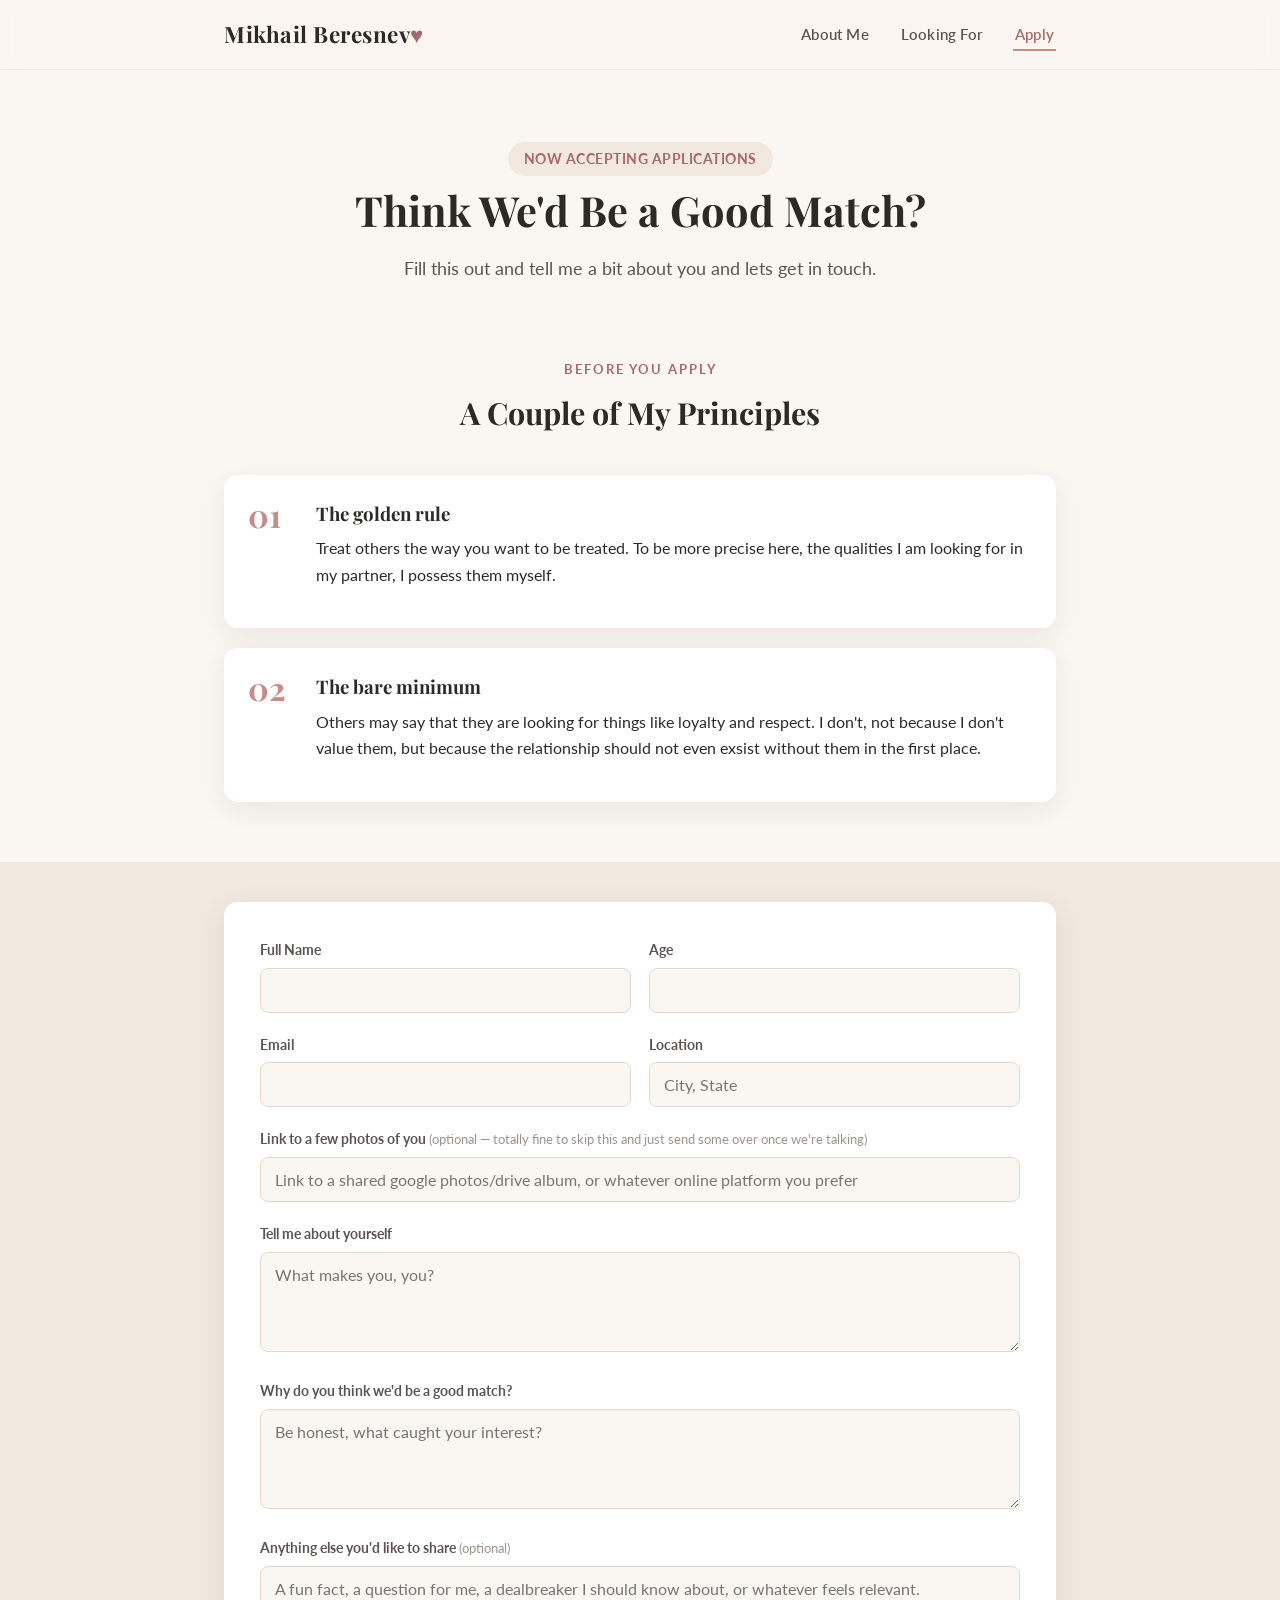
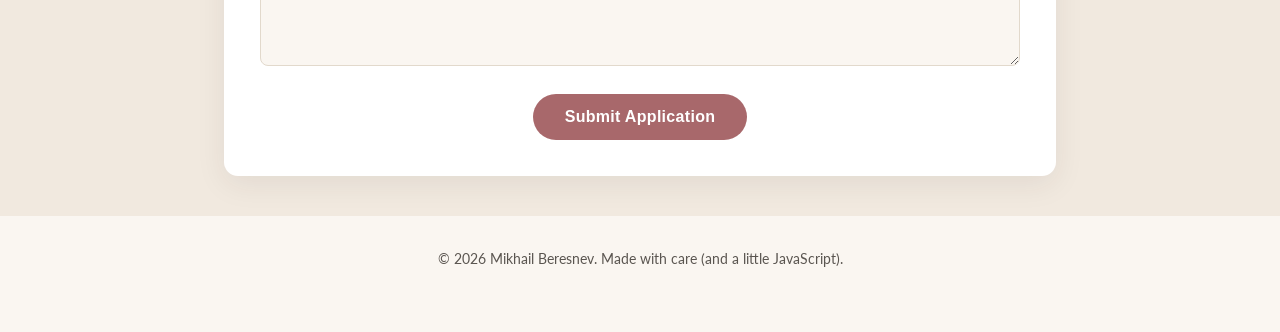
==== apply.html @ d7865e02 "Add dating resume site: About Me, Looking For, and Apply pages Static HTML/CSS/JS site with expandab" ====
<!DOCTYPE html>
<html lang="en">
<head>
  <meta charset="UTF-8" />
  <meta name="viewport" content="width=device-width, initial-scale=1.0" />
  <title>Apply</title>
  <link rel="preconnect" href="https://fonts.googleapis.com" />
  <link href="https://fonts.googleapis.com/css2?family=Playfair+Display:wght@700&family=Lato:wght@400;700&display=swap" rel="stylesheet" />
  <link rel="stylesheet" href="css/style.css" />
</head>
<body>

  <header class="site-header">
    <nav class="nav-bar">
      <div class="brand">Mikhail Beresnev<span>&hearts;</span></div>
      <button class="nav-toggle" aria-label="Toggle navigation">
        <span></span><span></span><span></span>
      </button>
      <ul class="nav-links">
        <li><a href="index.html">About Me</a></li>
        <li><a href="looking-for.html">Looking For</a></li>
        <li><a href="apply.html">Apply</a></li>
      </ul>
    </nav>
  </header>

  <main>
    <section class="hero">
      <div class="container">
        <span class="tagline">Now Accepting Applications</span>
        <h1>Think We'd Be a Good Match?</h1>
        <p class="subtitle">
          Fill this out and tell me a bit about you and lets get in touch.
        </p>
      </div>
    </section>

    <section>
      <div class="container">
        <div class="section-title reveal">
          <span class="kicker">Before You Apply</span>
          <h2>A Couple of My Principles</h2>
        </div>
        <div class="principle reveal">
          <div class="num">01</div>
          <div>
            <h3>The golden rule</h3>
            <p>Treat others the way you want to be treated.
              To be more precise here, the qualities I am looking for in my partner, I possess them myself.</p>
          </div>
        </div>
        <div class="principle reveal">
          <div class="num">02</div>
          <div>
            <h3>The bare minimum</h3>
            <p>Others may say that they are looking for things like loyalty and respect. I don't, not because I don't value them,
              but because the relationship should not even exsist without them in the first place.</p>
          </div>
        </div>
      </div>
    </section>

    <section class="alt">
      <div class="container">
        <div id="success-banner" class="success-banner reveal">
          Thanks for applying! 🎉 Your application has been sent — I'll reach out if it seems like a good fit.
        </div>
        <div id="error-banner" class="error-banner reveal">
          Something went wrong sending your application. Mind trying again in a moment?
        </div>

        <form
          id="apply-form"
          class="form-card reveal"
          action="https://formspree.io/f/xzdngzko"
          method="POST"
          novalidate
        >
          <input type="hidden" name="_subject" value="New application from your dating resume site" />
          <input type="text" name="_gotcha" class="hp-field" tabindex="-1" autocomplete="off" aria-hidden="true" />

          <div class="form-row">
            <div class="field">
              <label for="name">Full Name</label>
              <input type="text" id="name" name="name" required />
              <span class="error-msg">Please enter your name.</span>
            </div>
            <div class="field">
              <label for="age">Age</label>
              <input type="number" id="age" name="age" min="18" max="120" required />
              <span class="error-msg">Please enter your age.</span>
            </div>
          </div>

          <div class="form-row">
            <div class="field">
              <label for="email">Email</label>
              <input type="email" id="email" name="email" required />
              <span class="error-msg">Please enter a valid email.</span>
            </div>
            <div class="field">
              <label for="location">Location</label>
              <input type="text" id="location" name="location" placeholder="City, State" required />
              <span class="error-msg">Please enter your city.</span>
            </div>
          </div>

          <div class="field">
            <label for="photo-link">Link to a few photos of you <span class="hint">(optional — totally fine to skip this and just send some over once we're talking)</span></label>
            <input type="url" id="photo-link" name="photo-link" placeholder="Link to a shared google photos/drive album, or whatever online platform you prefer" />
          </div>

          <div class="field">
            <label for="about">Tell me about yourself</label>
            <textarea id="about" name="about" required placeholder="What makes you, you?"></textarea>
            <span class="error-msg">This field is required.</span>
          </div>

          <div class="field">
            <label for="why">Why do you think we'd be a good match?</label>
            <textarea id="why" name="why" required placeholder="Be honest, what caught your interest?"></textarea>
            <span class="error-msg">This field is required.</span>
          </div>

          <div class="field">
            <label for="extra-info">Anything else you'd like to share <span class="hint">(optional)</span></label>
            <textarea id="extra-info" name="extra-info" placeholder="A fun fact, a question for me, a dealbreaker I should know about, or whatever feels relevant."></textarea>
          </div>

          <div class="form-footer">
            <button type="submit" class="btn">Submit Application</button>
          </div>
        </form>
      </div>
    </section>
  </main>

  <footer class="site-footer">
    <div class="container">
      <p>&copy; <span id="year"></span> Mikhail Beresnev. Made with care (and a little JavaScript).</p>
    </div>
  </footer>

  <script src="js/main.js"></script>
  <script>document.getElementById("year").textContent = new Date().getFullYear();</script>
</body>
</html>
---- css/style.css ----
/* ===== Design tokens ===== */
:root {
  --cream: #faf6f1;
  --cream-dark: #f1e9df;
  --charcoal: #2d2a26;
  --charcoal-soft: #5a5550;
  --rose: #c98a8a;
  --rose-dark: #a8686b;
  --gold: #c9a86a;
  --card-shadow: 0 8px 30px rgba(45, 42, 38, 0.08);
  --radius: 14px;
  --max-width: 880px;
}

* {
  box-sizing: border-box;
}

html {
  scroll-behavior: smooth;
}

body {
  margin: 0;
  font-family: "Lato", "Segoe UI", -apple-system, sans-serif;
  color: var(--charcoal);
  background: var(--cream);
  line-height: 1.65;
}

h1, h2, h3, h4 {
  font-family: "Playfair Display", "Georgia", serif;
  font-weight: 700;
  color: var(--charcoal);
  margin: 0 0 0.5em;
}

p {
  margin: 0 0 1em;
}

a {
  color: var(--rose-dark);
  text-decoration: none;
}

a:hover {
  text-decoration: underline;
}

img {
  max-width: 100%;
  display: block;
}

.container {
  max-width: var(--max-width);
  margin: 0 auto;
  padding: 0 24px;
}

/* ===== Header / Nav ===== */
.site-header {
  position: sticky;
  top: 0;
  z-index: 100;
  background: rgba(250, 246, 241, 0.9);
  backdrop-filter: blur(8px);
  border-bottom: 1px solid var(--cream-dark);
}

.nav-bar {
  max-width: var(--max-width);
  margin: 0 auto;
  padding: 16px 24px;
  display: flex;
  align-items: center;
  justify-content: space-between;
}

.brand {
  font-family: "Playfair Display", serif;
  font-size: 1.4rem;
  font-weight: 700;
  letter-spacing: 0.5px;
}

.brand span {
  color: var(--rose-dark);
}

.nav-links {
  display: flex;
  gap: 28px;
  list-style: none;
  margin: 0;
  padding: 0;
}

.nav-links a {
  color: var(--charcoal-soft);
  font-weight: 600;
  font-size: 0.95rem;
  letter-spacing: 0.2px;
  padding: 6px 2px;
  border-bottom: 2px solid transparent;
  transition: color 0.2s, border-color 0.2s;
}

.nav-links a:hover,
.nav-links a.active {
  color: var(--rose-dark);
  border-bottom-color: var(--rose);
  text-decoration: none;
}

.nav-toggle {
  display: none;
  background: none;
  border: none;
  cursor: pointer;
  padding: 8px;
}

.nav-toggle span {
  display: block;
  width: 24px;
  height: 2px;
  background: var(--charcoal);
  margin: 5px 0;
  transition: transform 0.2s, opacity 0.2s;
}

/* ===== Hero ===== */
.hero {
  padding: 72px 0 48px;
  text-align: center;
}

.hero-photo {
  width: 200px;
  aspect-ratio: 4 / 5;
  border-radius: var(--radius);
  margin: 0 auto 24px;
  background: linear-gradient(135deg, var(--rose), var(--gold));
  display: flex;
  align-items: center;
  justify-content: center;
  color: white;
  font-family: "Playfair Display", serif;
  font-size: 2.4rem;
  box-shadow: var(--card-shadow);
}

.hero h1 {
  font-size: 2.6rem;
  margin-bottom: 0.2em;
}

.hero .subtitle {
  color: var(--charcoal-soft);
  font-size: 1.15rem;
  max-width: 560px;
  margin: 0 auto 1.5em;
}

.tagline {
  display: inline-block;
  background: var(--cream-dark);
  color: var(--rose-dark);
  padding: 6px 16px;
  border-radius: 999px;
  font-size: 0.85rem;
  font-weight: 700;
  letter-spacing: 0.5px;
  text-transform: uppercase;
}

/* ===== Sections & Cards ===== */
section {
  padding: 40px 0;
}

/* Avoid stacking the hero's own bottom padding with the next section's
   top padding, which otherwise reads as a big dead gap between them. */
.hero + section {
  padding-top: 0;
}

section.alt {
  background: var(--cream-dark);
}

.section-title {
  text-align: center;
  margin-bottom: 36px;
}

.section-title h2 {
  font-size: 1.9rem;
}

.section-title .kicker {
  display: block;
  color: var(--rose-dark);
  font-size: 0.8rem;
  font-weight: 700;
  letter-spacing: 2px;
  text-transform: uppercase;
  margin-bottom: 8px;
}

.grid {
  display: grid;
  grid-template-columns: repeat(auto-fit, minmax(220px, 1fr));
  gap: 20px;
}

.card {
  background: white;
  border-radius: var(--radius);
  padding: 24px;
  box-shadow: var(--card-shadow);
  border: 1px solid rgba(45, 42, 38, 0.04);
}

.card h3 {
  font-size: 1.1rem;
  margin-bottom: 0.4em;
}

.card .icon {
  font-size: 1.6rem;
  margin-bottom: 10px;
  display: block;
}

.fact-list {
  list-style: none;
  padding: 0;
  margin: 0;
  display: grid;
  grid-template-columns: repeat(auto-fit, minmax(180px, 1fr));
  gap: 16px;
  align-items: start;
}

.fact-list li.fact {
  background: white;
  border-radius: var(--radius);
  box-shadow: var(--card-shadow);
  overflow: hidden;
}

.fact-toggle {
  width: 100%;
  min-height: 60px;
  box-sizing: border-box;
  display: flex;
  align-items: center;
  gap: 10px;
  background: none;
  border: none;
  cursor: pointer;
  font: inherit;
  line-height: inherit;
  margin: 0;
  text-align: left;
  padding: 18px 20px;
}

.fact-main {
  flex: 1;
  min-width: 0;
}

.fact-value {
  display: block;
}

.fact-chevron {
  color: var(--rose-dark);
  font-size: 0.85rem;
  flex-shrink: 0;
  transition: transform 0.25s ease;
}

.fact-toggle[aria-expanded="true"] .fact-chevron {
  transform: rotate(180deg);
}

.fact-list li.fact-static {
  min-height: 60px;
  box-sizing: border-box;
  display: flex;
  align-items: center;
  padding: 18px 20px;
}

a.fact-toggle.fact-link {
  color: inherit;
  text-decoration: none;
}

a.fact-toggle.fact-link:hover {
  text-decoration: none;
}

a.fact-toggle.fact-link:hover .fact-value {
  color: var(--rose-dark);
}

.fact-arrow {
  transition: transform 0.2s ease;
}

a.fact-toggle.fact-link:hover .fact-arrow {
  transform: translateY(3px);
}

.fact-panel {
  max-height: 0;
  overflow: hidden;
  transition: max-height 0.3s ease;
}

.fact-panel-inner {
  padding: 0 20px 18px;
}

.fact-panel-inner p {
  margin: 0;
  font-size: 0.92rem;
  color: var(--charcoal-soft);
}

.fact-list .label {
  display: block;
  font-size: 0.75rem;
  text-transform: uppercase;
  letter-spacing: 1px;
  color: var(--rose-dark);
  font-weight: 700;
  margin-bottom: 4px;
}

/* ===== Photo grid (About Me photos) ===== */
.photo-grid {
  display: flex;
  flex-wrap: wrap;
  justify-content: center;
  gap: 14px;
}

.photo-item {
  margin: 0;
  width: 160px;
}

.photo-slot {
  aspect-ratio: 4 / 5;
  border-radius: var(--radius);
  display: flex;
  align-items: center;
  justify-content: center;
  color: #b7ac9d;
  font-size: 0.9rem;
  background: white;
  box-shadow: var(--card-shadow);
  position: relative;
  cursor: pointer;
  overflow: hidden;
  transition: box-shadow 0.2s ease;
}

.photo-slot img {
  width: 100%;
  height: 100%;
  object-fit: cover;
}

.photo-slot:hover {
  box-shadow: 0 10px 34px rgba(45, 42, 38, 0.14);
}

/* Featured (expanded) photo — flex-basis 100% (not max-width on the item
   itself) guarantees a full line-break even on wide screens; the visual
   size cap lives on the inner slot instead so it still reads as centered. */
.photo-item.is-featured {
  order: -1;
  flex: 1 1 100%;
  width: 100%;
  margin-bottom: 4px;
}

.photo-item.is-featured .photo-slot {
  max-width: 420px;
  margin: 0 auto;
}

.photo-grid.gallery-active .photo-item:not(.is-featured) {
  width: 92px;
}

.photo-item.is-featured .photo-slot::after {
  content: "\2715 close";
  position: absolute;
  bottom: 10px;
  right: 10px;
  font-size: 0.7rem;
  letter-spacing: 0.5px;
  background: rgba(255, 255, 255, 0.9);
  padding: 4px 10px;
  border-radius: 999px;
  color: var(--charcoal-soft);
  box-shadow: var(--card-shadow);
}

.photo-date {
  margin-top: 8px;
  text-align: center;
  font-size: 0.85rem;
  color: var(--charcoal-soft);
  border-bottom: 1px dashed var(--cream-dark);
  padding: 2px 4px 6px;
  cursor: text;
}

.photo-date:hover,
.photo-date:focus {
  color: var(--rose-dark);
  border-bottom-color: var(--rose);
  outline: none;
}

.tag-cloud {
  display: flex;
  flex-wrap: wrap;
  gap: 10px;
  justify-content: center;
}

.tag {
  background: white;
  border: 1px solid var(--cream-dark);
  padding: 8px 16px;
  border-radius: 999px;
  font-size: 0.9rem;
  box-shadow: var(--card-shadow);
}

/* ===== Expandable hobby cards ===== */
.hobbies-list {
  display: flex;
  flex-direction: column;
  gap: 14px;
}

.hobby {
  background: white;
  border-radius: var(--radius);
  box-shadow: var(--card-shadow);
  overflow: hidden;
}

.hobby-toggle {
  width: 100%;
  display: flex;
  align-items: center;
  gap: 14px;
  background: none;
  border: none;
  cursor: pointer;
  padding: 18px 22px;
  font-family: inherit;
  text-align: left;
}

.hobby-icon {
  font-size: 1.5rem;
}

.hobby-name {
  flex: 1;
  font-weight: 700;
  font-size: 1.05rem;
  color: var(--charcoal);
}

.hobby-chevron {
  color: var(--rose-dark);
  font-size: 0.9rem;
  transition: transform 0.25s ease;
}

.hobby-toggle[aria-expanded="true"] .hobby-chevron {
  transform: rotate(180deg);
}

.hobby-toggle:hover .hobby-name {
  color: var(--rose-dark);
}

.hobby-panel {
  max-height: 0;
  overflow: hidden;
  transition: max-height 0.35s ease;
}

.hobby-panel-inner {
  padding: 0 22px 22px;
}

.hobby-panel-inner p {
  margin-bottom: 16px;
  color: var(--charcoal-soft);
}

.hobby-gallery {
  display: grid;
  grid-template-columns: repeat(auto-fit, minmax(120px, 1fr));
  gap: 10px;
}

.hobby-photo {
  aspect-ratio: 4 / 3;
  border: 2px dashed var(--cream-dark);
  border-radius: 10px;
  display: flex;
  align-items: center;
  justify-content: center;
  color: #b7ac9d;
  font-size: 0.85rem;
  background: var(--cream);
  overflow: hidden;
}

.hobby-photo:has(img) {
  border-style: solid;
}

.hobby-photo img {
  width: 100%;
  height: 100%;
  object-fit: contain;
}

/* ===== Hobby link-out card (e.g. an external reading list) ===== */
.hobby-link-card {
  display: flex;
  align-items: center;
  gap: 16px;
  background: var(--cream);
  border: 1px solid var(--cream-dark);
  border-radius: var(--radius);
  padding: 16px 20px;
  color: inherit;
  text-decoration: none;
  transition: border-color 0.2s ease, background 0.2s ease;
}

.hobby-link-card:hover {
  border-color: var(--rose);
  background: white;
  text-decoration: none;
}

.hobby-link-icon {
  font-size: 1.6rem;
  flex-shrink: 0;
}

.hobby-link-info {
  flex: 1;
  min-width: 0;
  display: flex;
  flex-direction: column;
  gap: 2px;
}

.hobby-link-title {
  font-weight: 700;
  color: var(--charcoal);
}

.hobby-link-desc {
  font-size: 0.85rem;
  color: var(--charcoal-soft);
}

.hobby-link-arrow {
  color: var(--rose-dark);
  font-size: 1.1rem;
  flex-shrink: 0;
  transition: transform 0.2s ease;
}

.hobby-link-card:hover .hobby-link-arrow {
  transform: translateX(4px);
}

/* ===== Multi-column comparison (Looking For page) ===== */
.compare {
  display: grid;
  grid-template-columns: repeat(auto-fit, minmax(230px, 1fr));
  gap: 20px;
}

@media (max-width: 640px) {
  .compare {
    grid-template-columns: 1fr;
  }
}

.compare .card h3,
.no-gos h3 {
  display: flex;
  align-items: center;
  gap: 8px;
}

.must-haves h3 { color: var(--rose-dark); }
.nice-haves h3 { color: var(--gold); }
.no-gos h3 { color: #a1584f; }
.no-gos .point-list { margin-top: 8px; }

/* ===== Expandable must-have / nice-to-have points ===== */
.point-list {
  list-style: none;
  margin: 0;
  padding: 0;
}

.point {
  border-bottom: 1px solid var(--cream-dark);
}

.point:last-child {
  border-bottom: none;
}

.point-toggle {
  width: 100%;
  display: flex;
  align-items: center;
  gap: 10px;
  background: none;
  border: none;
  cursor: pointer;
  font: inherit;
  line-height: inherit;
  color: inherit;
  text-align: left;
  padding: 12px 2px;
}

.point-text {
  flex: 1;
}

.point-toggle .point-chevron {
  color: var(--rose-dark);
  font-size: 0.8rem;
  flex-shrink: 0;
  transition: transform 0.25s ease;
}

.point-toggle[aria-expanded="true"] .point-chevron {
  transform: rotate(180deg);
}

.point-panel {
  max-height: 0;
  overflow: hidden;
  transition: max-height 0.3s ease;
}

.point-panel-inner {
  padding: 0 2px 14px;
}

.point-panel-inner p {
  margin: 0;
  font-size: 0.88rem;
  color: var(--charcoal-soft);
}

/* ===== Disclaimer panel ===== */
.disclaimer {
  display: flex;
  align-items: flex-start;
  gap: 14px;
  background: white;
  border: 1px solid var(--cream-dark);
  border-left: 4px solid var(--rose);
  border-radius: var(--radius);
  padding: 20px 24px;
  box-shadow: var(--card-shadow);
}

.disclaimer-icon {
  font-size: 1.3rem;
  line-height: 1.4;
}

.disclaimer p {
  margin: 0;
  font-size: 0.92rem;
  color: var(--charcoal-soft);
}

.disclaimer strong {
  color: var(--charcoal);
}

/* ===== Principles (numbered list) ===== */
.principle {
  display: flex;
  gap: 20px;
  align-items: flex-start;
  background: white;
  border-radius: var(--radius);
  padding: 24px;
  box-shadow: var(--card-shadow);
  margin-bottom: 20px;
}

.principle .num {
  font-family: "Playfair Display", serif;
  font-size: 2rem;
  color: var(--rose);
  font-weight: 700;
  line-height: 1;
  min-width: 48px;
}

.principle h3 {
  margin-bottom: 6px;
}

/* ===== Form (Apply page) ===== */
.form-card {
  background: white;
  border-radius: var(--radius);
  box-shadow: var(--card-shadow);
  padding: 36px;
}

.form-row {
  display: grid;
  grid-template-columns: 1fr 1fr;
  gap: 18px;
}

@media (max-width: 640px) {
  .form-row {
    grid-template-columns: 1fr;
  }
}

.field {
  margin-bottom: 20px;
}

.field label {
  display: block;
  font-weight: 700;
  font-size: 0.9rem;
  margin-bottom: 6px;
  color: var(--charcoal-soft);
}

.field .hint {
  font-weight: 400;
  font-size: 0.8rem;
  color: #9a948c;
}

input[type="text"],
input[type="email"],
input[type="number"],
input[type="tel"],
input[type="url"],
input[type="file"],
select,
textarea {
  width: 100%;
  padding: 12px 14px;
  border: 1px solid #e2d9cc;
  border-radius: 8px;
  font-family: inherit;
  font-size: 1rem;
  background: var(--cream);
  color: var(--charcoal);
  transition: border-color 0.2s, box-shadow 0.2s;
}

input:focus,
select:focus,
textarea:focus {
  outline: none;
  border-color: var(--rose);
  box-shadow: 0 0 0 3px rgba(201, 138, 138, 0.15);
}

textarea {
  resize: vertical;
  min-height: 100px;
}

.error-msg {
  color: #b23b3b;
  font-size: 0.82rem;
  margin-top: 4px;
  display: none;
}

.field.invalid input,
.field.invalid textarea {
  border-color: #b23b3b;
}

.field.invalid .error-msg {
  display: block;
}

.btn {
  display: inline-block;
  background: var(--rose-dark);
  color: white;
  border: none;
  padding: 14px 32px;
  border-radius: 999px;
  font-size: 1rem;
  font-weight: 700;
  letter-spacing: 0.3px;
  cursor: pointer;
  transition: background 0.2s, transform 0.15s;
}

.btn:hover {
  background: #8f5457;
  text-decoration: none;
}

.btn:active {
  transform: scale(0.98);
}

.form-footer {
  text-align: center;
  margin-top: 8px;
}

.success-banner {
  display: none;
  background: #e7f3e5;
  border: 1px solid #b7d9b1;
  color: #365e30;
  padding: 16px 20px;
  border-radius: var(--radius);
  margin-bottom: 24px;
  text-align: center;
  font-weight: 600;
}

.success-banner.show {
  display: block;
}

.error-banner {
  display: none;
  background: #fbe9e7;
  border: 1px solid #eab3ab;
  color: #8a3b30;
  padding: 16px 20px;
  border-radius: var(--radius);
  margin-bottom: 24px;
  text-align: center;
  font-weight: 600;
}

.error-banner.show {
  display: block;
}

.hp-field {
  position: absolute;
  left: -9999px;
  width: 1px;
  height: 1px;
  opacity: 0;
}

/* ===== Footer ===== */
.site-footer {
  text-align: center;
  padding: 32px 24px 48px;
  color: var(--charcoal-soft);
  font-size: 0.85rem;
}

/* ===== Reveal animation ===== */
.reveal {
  opacity: 0;
  transform: translateY(16px);
  transition: opacity 0.6s ease, transform 0.6s ease;
}

.reveal.visible {
  opacity: 1;
  transform: translateY(0);
}

/* ===== Mobile nav ===== */
@media (max-width: 720px) {
  .nav-toggle {
    display: block;
  }

  .nav-links {
    position: absolute;
    top: 100%;
    left: 0;
    right: 0;
    background: var(--cream);
    flex-direction: column;
    gap: 0;
    max-height: 0;
    overflow: hidden;
    transition: max-height 0.25s ease;
    border-bottom: 1px solid var(--cream-dark);
  }

  .nav-links.open {
    max-height: 300px;
  }

  .nav-links li {
    border-top: 1px solid var(--cream-dark);
  }

  .nav-links a {
    display: block;
    padding: 14px 24px;
  }

  .hero h1 {
    font-size: 2.1rem;
  }
}
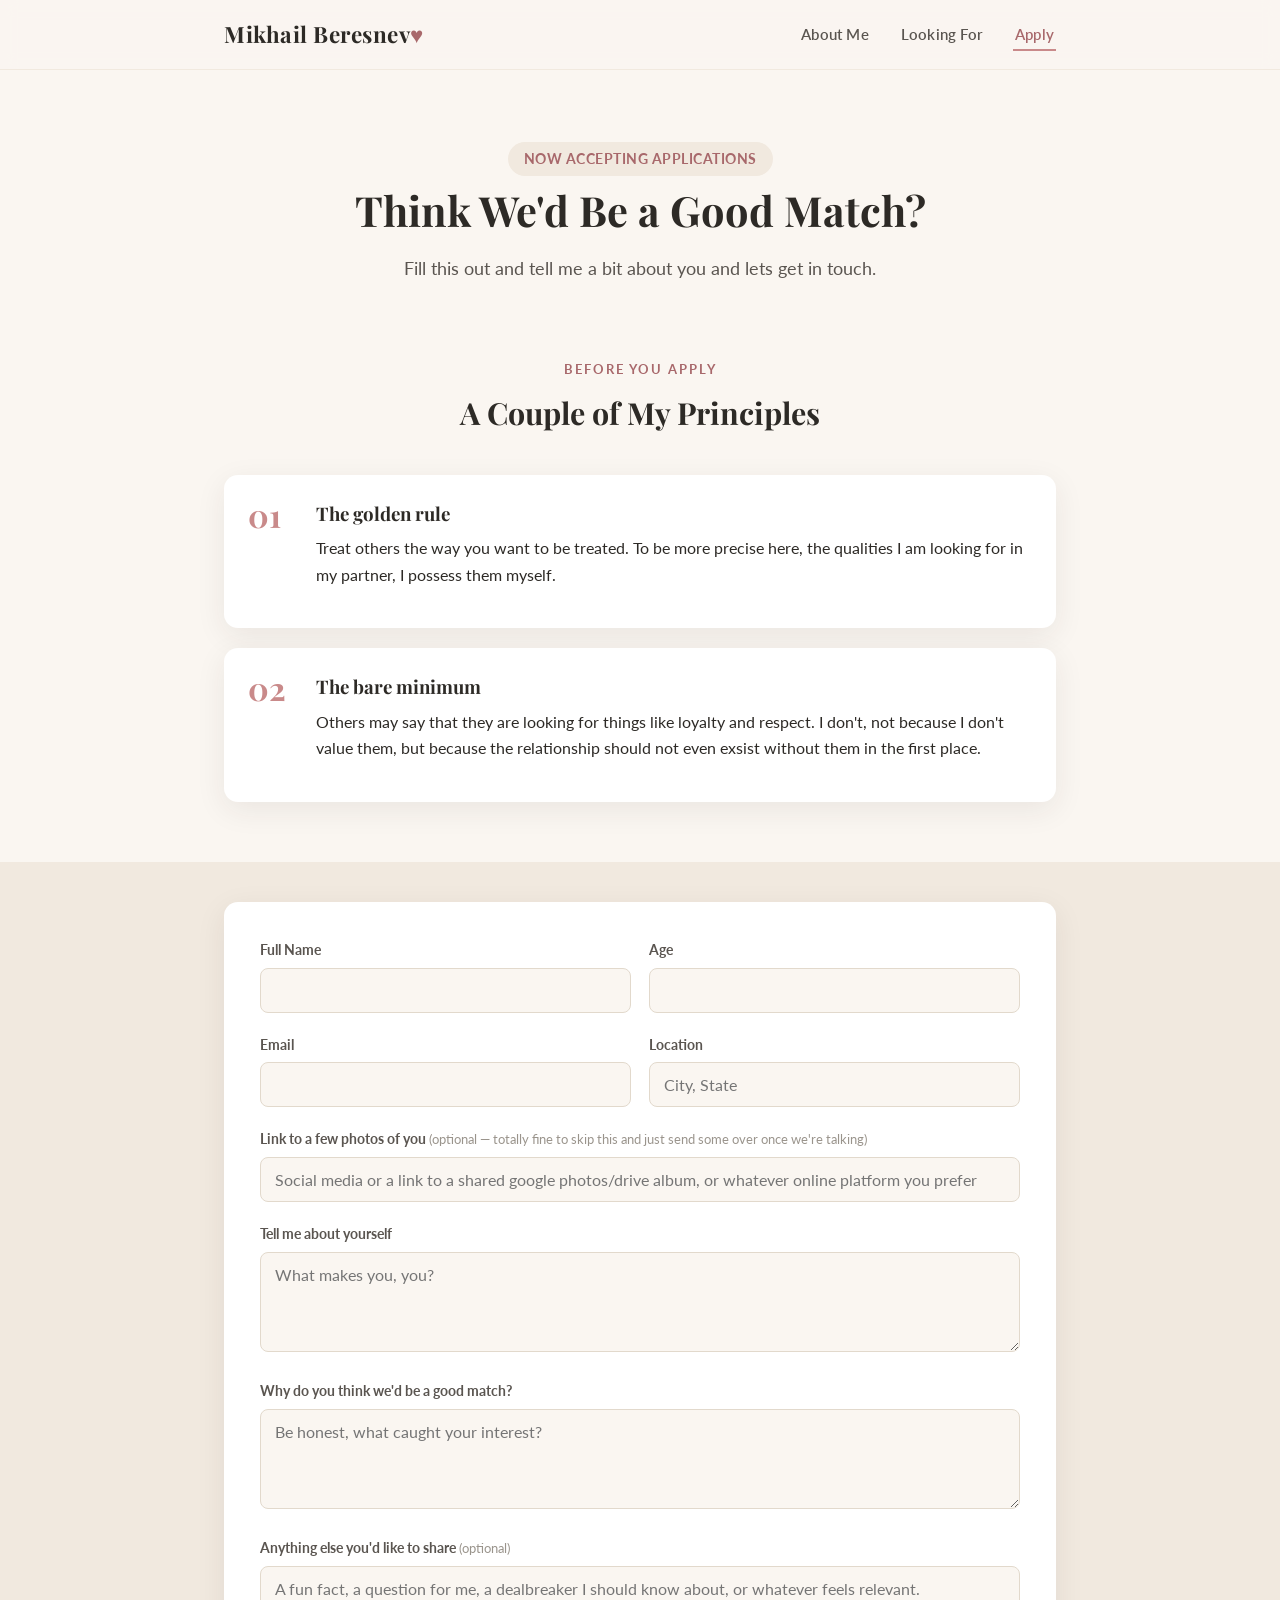
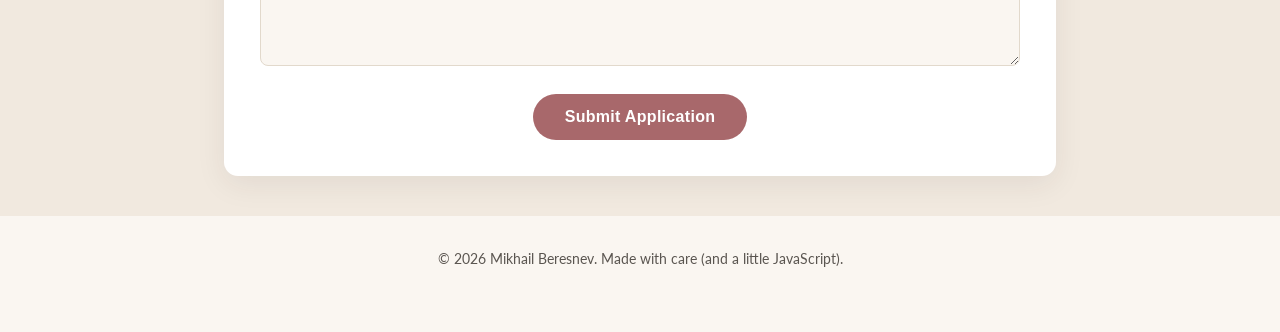
==== commit c37f1679: "updated to include social media in hint for apply" ====
--- a/apply.html
+++ b/apply.html
@@ -107,7 +107,7 @@
 
           <div class="field">
             <label for="photo-link">Link to a few photos of you <span class="hint">(optional — totally fine to skip this and just send some over once we're talking)</span></label>
-            <input type="url" id="photo-link" name="photo-link" placeholder="Link to a shared google photos/drive album, or whatever online platform you prefer" />
+            <input type="url" id="photo-link" name="photo-link" placeholder="Social media or a link to a shared google photos/drive album, or whatever online platform you prefer" />
           </div>
 
           <div class="field">
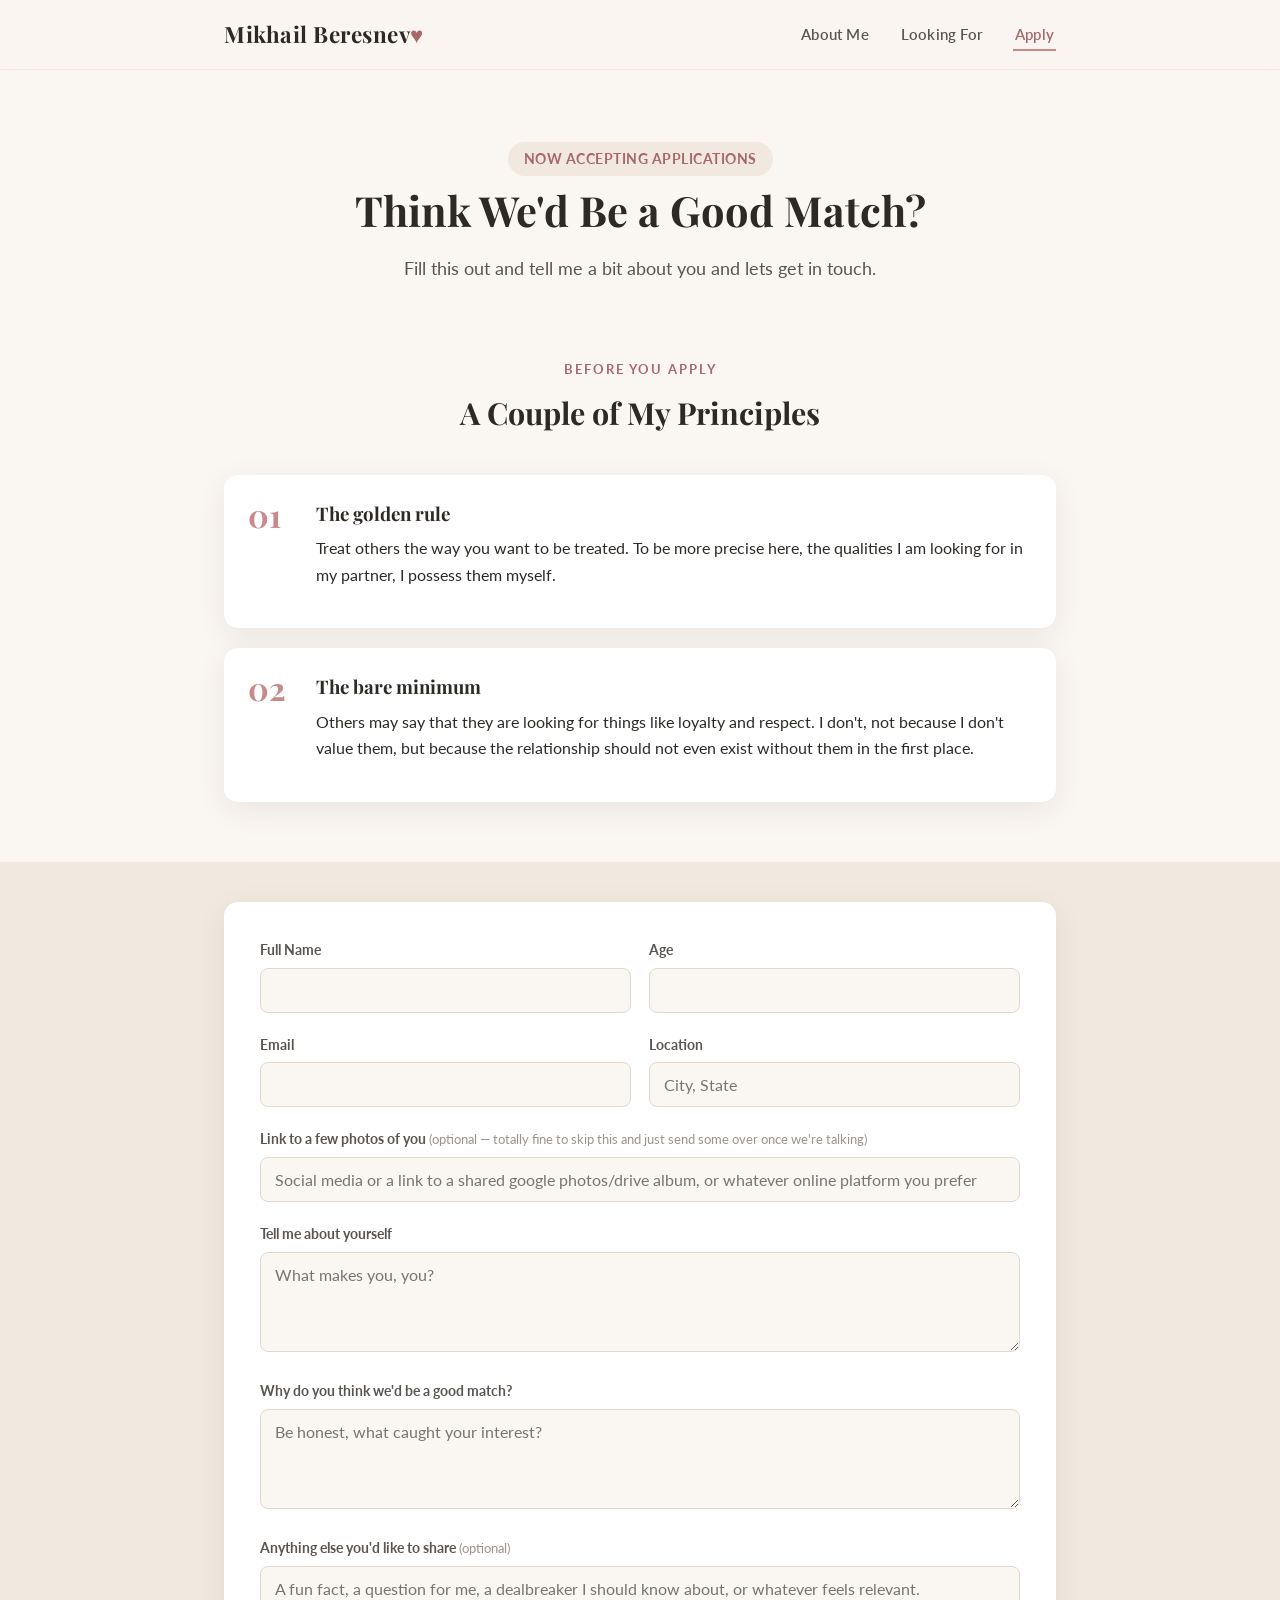
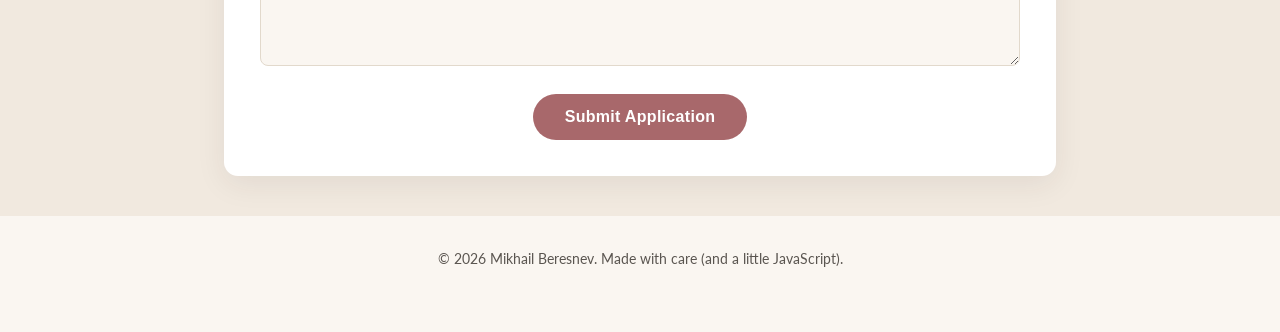
==== commit 3de496b0: "Fix typo in apply.html" ====
--- a/apply.html
+++ b/apply.html
@@ -54,7 +54,7 @@
           <div>
             <h3>The bare minimum</h3>
             <p>Others may say that they are looking for things like loyalty and respect. I don't, not because I don't value them,
-              but because the relationship should not even exsist without them in the first place.</p>
+              but because the relationship should not even exist without them in the first place.</p>
           </div>
         </div>
       </div>
